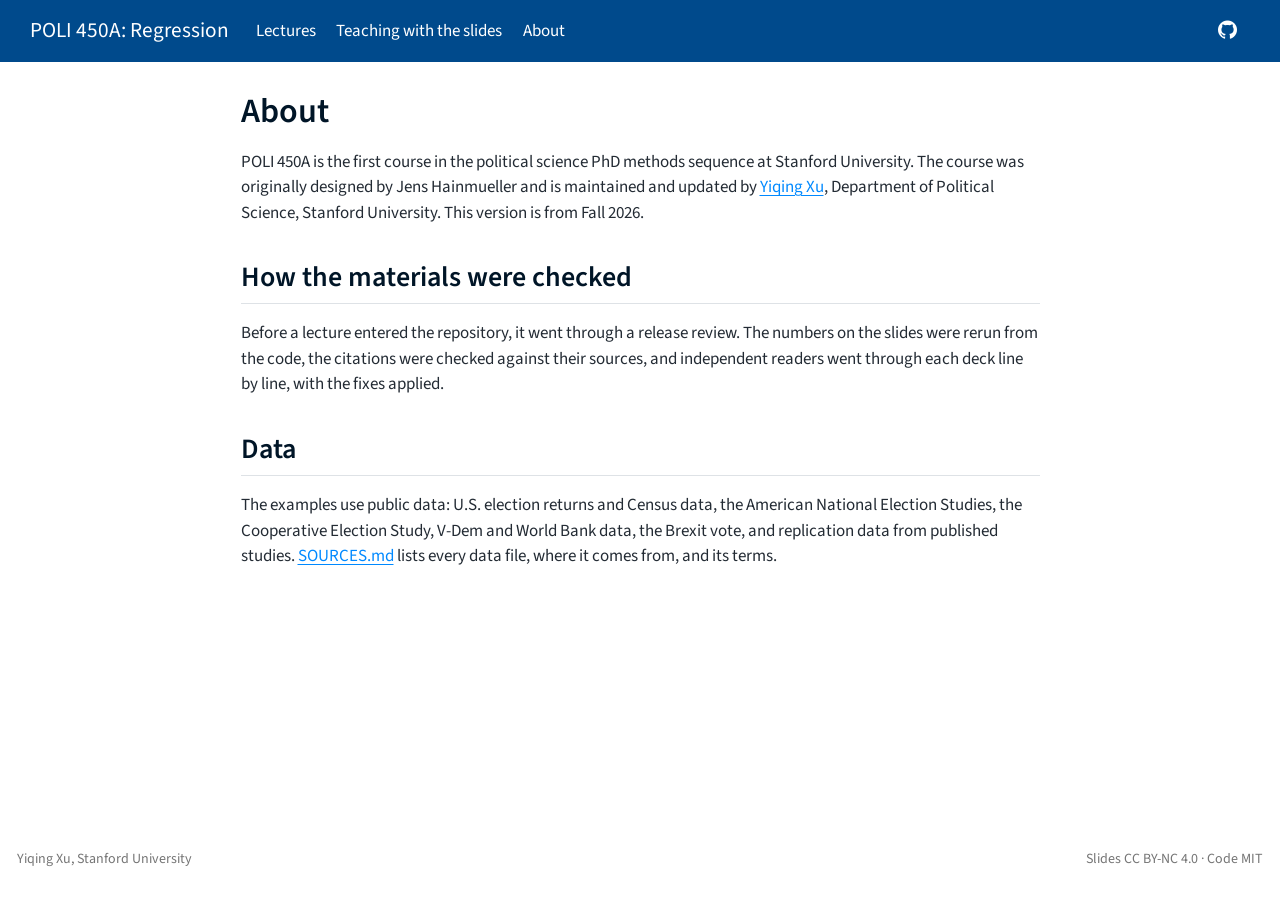
==== docs/about.html @ cab5aa76 "POLI 450A: Political Methodology I (Regression), Fall 2026 edition Lecture slides (Beamer sources an" ====
<!DOCTYPE html>
<html xmlns="http://www.w3.org/1999/xhtml" lang="en" xml:lang="en"><head>

<meta charset="utf-8">
<meta name="generator" content="quarto-1.9.38">

<meta name="viewport" content="width=device-width, initial-scale=1.0, user-scalable=yes">


<title>About – POLI 450A: Regression</title>
<style>
/* Default styles provided by pandoc.
** See https://pandoc.org/MANUAL.html#variables-for-html for config info.
*/
code{white-space: pre-wrap;}
span.smallcaps{font-variant: small-caps;}
div.columns{display: flex; gap: min(4vw, 1.5em);}
div.column{flex: auto; overflow-x: auto;}
div.hanging-indent{margin-left: 1.5em; text-indent: -1.5em;}
ul.task-list{list-style: none;}
ul.task-list li input[type="checkbox"] {
  width: 0.8em;
  margin: 0 0.8em 0.2em -1em; /* quarto-specific, see https://github.com/quarto-dev/quarto-cli/issues/4556 */ 
  vertical-align: middle;
}
</style>


<script src="site_libs/quarto-nav/quarto-nav.js"></script>
<script src="site_libs/quarto-nav/headroom.min.js"></script>
<script src="site_libs/clipboard/clipboard.min.js"></script>
<script src="site_libs/quarto-search/autocomplete.umd.js"></script>
<script src="site_libs/quarto-search/fuse.min.js"></script>
<script src="site_libs/quarto-search/quarto-search.js"></script>
<meta name="quarto:offset" content="./">
<script src="site_libs/quarto-html/quarto.js" type="module"></script>
<script src="site_libs/quarto-html/tabsets/tabsets.js" type="module"></script>
<script src="site_libs/quarto-html/popper.min.js"></script>
<script src="site_libs/quarto-html/tippy.umd.min.js"></script>
<script src="site_libs/quarto-html/anchor.min.js"></script>
<link href="site_libs/quarto-html/tippy.css" rel="stylesheet">
<link href="site_libs/quarto-html/quarto-syntax-highlighting-15634bcf2e68342d4ad2dfa704d543f6.css" rel="stylesheet" id="quarto-text-highlighting-styles">
<script src="site_libs/bootstrap/bootstrap.min.js"></script>
<link href="site_libs/bootstrap/bootstrap-icons.css" rel="stylesheet">
<link href="site_libs/bootstrap/bootstrap-9cb8375271a7f9cc1b230cc533d58a15.min.css" rel="stylesheet" append-hash="true" id="quarto-bootstrap" data-mode="light">
<script id="quarto-search-options" type="application/json">{
  "location": "navbar",
  "copy-button": false,
  "collapse-after": 3,
  "panel-placement": "end",
  "type": "overlay",
  "limit": 50,
  "keyboard-shortcut": [
    "f",
    "/",
    "s"
  ],
  "show-item-context": false,
  "language": {
    "search-no-results-text": "No results",
    "search-matching-documents-text": "matching documents",
    "search-copy-link-title": "Copy link to search",
    "search-hide-matches-text": "Hide additional matches",
    "search-more-match-text": "more match in this document",
    "search-more-matches-text": "more matches in this document",
    "search-clear-button-title": "Clear",
    "search-text-placeholder": "",
    "search-detached-cancel-button-title": "Cancel",
    "search-submit-button-title": "Submit",
    "search-label": "Search"
  }
}</script>


</head>

<body class="nav-fixed fullcontent quarto-light">

<div id="quarto-search-results"></div>
  <header id="quarto-header" class="headroom fixed-top">
    <nav class="navbar navbar-expand-lg " data-bs-theme="dark">
      <div class="navbar-container container-fluid">
      <div class="navbar-brand-container mx-auto">
    <a class="navbar-brand" href="./index.html">
    <span class="navbar-title">POLI 450A: Regression</span>
    </a>
  </div>
            <div id="quarto-search" class="" title="Search"></div>
          <button class="navbar-toggler" type="button" data-bs-toggle="collapse" data-bs-target="#navbarCollapse" aria-controls="navbarCollapse" role="menu" aria-expanded="false" aria-label="Toggle navigation" onclick="if (window.quartoToggleHeadroom) { window.quartoToggleHeadroom(); }">
  <span class="navbar-toggler-icon"></span>
</button>
          <div class="collapse navbar-collapse" id="navbarCollapse">
            <ul class="navbar-nav navbar-nav-scroll me-auto">
  <li class="nav-item">
    <a class="nav-link" href="./index.html"> 
<span class="menu-text">Lectures</span></a>
  </li>  
  <li class="nav-item">
    <a class="nav-link" href="./teaching.html"> 
<span class="menu-text">Teaching with the slides</span></a>
  </li>  
  <li class="nav-item">
    <a class="nav-link active" href="./about.html" aria-current="page"> 
<span class="menu-text">About</span></a>
  </li>  
</ul>
            <ul class="navbar-nav navbar-nav-scroll ms-auto">
  <li class="nav-item compact">
    <a class="nav-link" href="https://github.com/xuyiqing/regression-lectures"> <i class="bi bi-github" role="img" aria-label="GitHub repository">
</i> 
<span class="menu-text"></span></a>
  </li>  
</ul>
          </div> <!-- /navcollapse -->
            <div class="quarto-navbar-tools">
</div>
      </div> <!-- /container-fluid -->
    </nav>
</header>
<!-- content -->
<div id="quarto-content" class="quarto-container page-columns page-rows-contents page-layout-article page-navbar">
<!-- sidebar -->
<!-- margin-sidebar -->
    
<!-- main -->
<main class="content" id="quarto-document-content">

<header id="title-block-header" class="quarto-title-block default">
<div class="quarto-title">
<h1 class="title">About</h1>
</div>



<div class="quarto-title-meta">

    
  
    
  </div>
  


</header>


<p>POLI 450A is the first course in the political science PhD methods sequence at Stanford University. The course was originally designed by Jens Hainmueller and is maintained and updated by <a href="https://yiqingxu.org">Yiqing Xu</a>, Department of Political Science, Stanford University. This version is from Fall 2026.</p>
<section id="how-the-materials-were-checked" class="level2">
<h2 class="anchored" data-anchor-id="how-the-materials-were-checked">How the materials were checked</h2>
<p>Before a lecture entered the repository, it went through a release review. The numbers on the slides were rerun from the code, the citations were checked against their sources, and independent readers went through each deck line by line, with the fixes applied.</p>
</section>
<section id="data" class="level2">
<h2 class="anchored" data-anchor-id="data">Data</h2>
<p>The examples use public data: U.S. election returns and Census data, the American National Election Studies, the Cooperative Election Study, V-Dem and World Bank data, the Brexit vote, and replication data from published studies. <a href="https://github.com/xuyiqing/regression-lectures/blob/main/SOURCES.md">SOURCES.md</a> lists every data file, where it comes from, and its terms.</p>


</section>

</main> <!-- /main -->
<script id="quarto-html-after-body" type="application/javascript">
  window.document.addEventListener("DOMContentLoaded", function (event) {
    const icon = "";
    const anchorJS = new window.AnchorJS();
    anchorJS.options = {
      placement: 'right',
      icon: icon
    };
    anchorJS.add('.anchored');
    const isCodeAnnotation = (el) => {
      for (const clz of el.classList) {
        if (clz.startsWith('code-annotation-')) {                     
          return true;
        }
      }
      return false;
    }
    const onCopySuccess = function(e) {
      // button target
      const button = e.trigger;
      // don't keep focus
      button.blur();
      // flash "checked"
      button.classList.add('code-copy-button-checked');
      var currentTitle = button.getAttribute("title");
      button.setAttribute("title", "Copied!");
      let tooltip;
      if (window.bootstrap) {
        button.setAttribute("data-bs-toggle", "tooltip");
        button.setAttribute("data-bs-placement", "left");
        button.setAttribute("data-bs-title", "Copied!");
        tooltip = new bootstrap.Tooltip(button, 
          { trigger: "manual", 
            customClass: "code-copy-button-tooltip",
            offset: [0, -8]});
        tooltip.show();    
      }
      setTimeout(function() {
        if (tooltip) {
          tooltip.hide();
          button.removeAttribute("data-bs-title");
          button.removeAttribute("data-bs-toggle");
          button.removeAttribute("data-bs-placement");
        }
        button.setAttribute("title", currentTitle);
        button.classList.remove('code-copy-button-checked');
      }, 1000);
      // clear code selection
      e.clearSelection();
    }
    const getTextToCopy = function(trigger) {
      const outerScaffold = trigger.parentElement.cloneNode(true);
      const codeEl = outerScaffold.querySelector('code');
      for (const childEl of codeEl.children) {
        if (isCodeAnnotation(childEl)) {
          childEl.remove();
        }
      }
      return codeEl.innerText;
    }
    const clipboard = new window.ClipboardJS('.code-copy-button:not([data-in-quarto-modal])', {
      text: getTextToCopy
    });
    clipboard.on('success', onCopySuccess);
    if (window.document.getElementById('quarto-embedded-source-code-modal')) {
      const clipboardModal = new window.ClipboardJS('.code-copy-button[data-in-quarto-modal]', {
        text: getTextToCopy,
        container: window.document.getElementById('quarto-embedded-source-code-modal')
      });
      clipboardModal.on('success', onCopySuccess);
    }
      var localhostRegex = new RegExp(/^(?:http|https):\/\/localhost\:?[0-9]*\//);
      var mailtoRegex = new RegExp(/^mailto:/);
        var filterRegex = new RegExp("https:\/\/xuyiqing\.github\.io\/regression-lectures\/");
      var isInternal = (href) => {
          return filterRegex.test(href) || localhostRegex.test(href) || mailtoRegex.test(href);
      }
      // Inspect non-navigation links and adorn them if external
     var links = window.document.querySelectorAll('a[href]:not(.nav-link):not(.navbar-brand):not(.toc-action):not(.sidebar-link):not(.sidebar-item-toggle):not(.pagination-link):not(.no-external):not([aria-hidden]):not(.dropdown-item):not(.quarto-navigation-tool):not(.about-link)');
      for (var i=0; i<links.length; i++) {
        const link = links[i];
        if (!isInternal(link.href)) {
          // undo the damage that might have been done by quarto-nav.js in the case of
          // links that we want to consider external
          if (link.dataset.originalHref !== undefined) {
            link.href = link.dataset.originalHref;
          }
        }
      }
    function tippyHover(el, contentFn, onTriggerFn, onUntriggerFn) {
      const config = {
        allowHTML: true,
        maxWidth: 500,
        delay: 100,
        arrow: false,
        appendTo: function(el) {
            return el.parentElement;
        },
        interactive: true,
        interactiveBorder: 10,
        theme: 'quarto',
        placement: 'bottom-start',
      };
      if (contentFn) {
        config.content = contentFn;
      }
      if (onTriggerFn) {
        config.onTrigger = onTriggerFn;
      }
      if (onUntriggerFn) {
        config.onUntrigger = onUntriggerFn;
      }
      window.tippy(el, config); 
    }
    const noterefs = window.document.querySelectorAll('a[role="doc-noteref"]');
    for (var i=0; i<noterefs.length; i++) {
      const ref = noterefs[i];
      tippyHover(ref, function() {
        // use id or data attribute instead here
        let href = ref.getAttribute('data-footnote-href') || ref.getAttribute('href');
        try { href = new URL(href).hash; } catch {}
        const id = href.replace(/^#\/?/, "");
        const note = window.document.getElementById(id);
        if (note) {
          return note.innerHTML;
        } else {
          return "";
        }
      });
    }
    const xrefs = window.document.querySelectorAll('a.quarto-xref');
    const processXRef = (id, note) => {
      // Strip column container classes
      const stripColumnClz = (el) => {
        el.classList.remove("page-full", "page-columns");
        if (el.children) {
          for (const child of el.children) {
            stripColumnClz(child);
          }
        }
      }
      stripColumnClz(note)
      if (id === null || id.startsWith('sec-')) {
        // Special case sections, only their first couple elements
        const container = document.createElement("div");
        if (note.children && note.children.length > 2) {
          container.appendChild(note.children[0].cloneNode(true));
          for (let i = 1; i < note.children.length; i++) {
            const child = note.children[i];
            if (child.tagName === "P" && child.innerText === "") {
              continue;
            } else {
              container.appendChild(child.cloneNode(true));
              break;
            }
          }
          if (window.Quarto?.typesetMath) {
            window.Quarto.typesetMath(container);
          }
          return container.innerHTML
        } else {
          if (window.Quarto?.typesetMath) {
            window.Quarto.typesetMath(note);
          }
          return note.innerHTML;
        }
      } else {
        // Remove any anchor links if they are present
        const anchorLink = note.querySelector('a.anchorjs-link');
        if (anchorLink) {
          anchorLink.remove();
        }
        if (window.Quarto?.typesetMath) {
          window.Quarto.typesetMath(note);
        }
        if (note.classList.contains("callout")) {
          return note.outerHTML;
        } else {
          return note.innerHTML;
        }
      }
    }
    for (var i=0; i<xrefs.length; i++) {
      const xref = xrefs[i];
      tippyHover(xref, undefined, function(instance) {
        instance.disable();
        let url = xref.getAttribute('href');
        let hash = undefined; 
        if (url.startsWith('#')) {
          hash = url;
        } else {
          try { hash = new URL(url).hash; } catch {}
        }
        if (hash) {
          const id = hash.replace(/^#\/?/, "");
          const note = window.document.getElementById(id);
          if (note !== null) {
            try {
              const html = processXRef(id, note.cloneNode(true));
              instance.setContent(html);
            } finally {
              instance.enable();
              instance.show();
            }
          } else {
            // See if we can fetch this
            fetch(url.split('#')[0])
            .then(res => res.text())
            .then(html => {
              const parser = new DOMParser();
              const htmlDoc = parser.parseFromString(html, "text/html");
              const note = htmlDoc.getElementById(id);
              if (note !== null) {
                const html = processXRef(id, note);
                instance.setContent(html);
              } 
            }).finally(() => {
              instance.enable();
              instance.show();
            });
          }
        } else {
          // See if we can fetch a full url (with no hash to target)
          // This is a special case and we should probably do some content thinning / targeting
          fetch(url)
          .then(res => res.text())
          .then(html => {
            const parser = new DOMParser();
            const htmlDoc = parser.parseFromString(html, "text/html");
            const note = htmlDoc.querySelector('main.content');
            if (note !== null) {
              // This should only happen for chapter cross references
              // (since there is no id in the URL)
              // remove the first header
              if (note.children.length > 0 && note.children[0].tagName === "HEADER") {
                note.children[0].remove();
              }
              const html = processXRef(null, note);
              instance.setContent(html);
            } 
          }).finally(() => {
            instance.enable();
            instance.show();
          });
        }
      }, function(instance) {
      });
    }
        let selectedAnnoteEl;
        const selectorForAnnotation = ( cell, annotation) => {
          let cellAttr = 'data-code-cell="' + cell + '"';
          let lineAttr = 'data-code-annotation="' +  annotation + '"';
          const selector = 'span[' + cellAttr + '][' + lineAttr + ']';
          return selector;
        }
        const selectCodeLines = (annoteEl) => {
          const doc = window.document;
          const targetCell = annoteEl.getAttribute("data-target-cell");
          const targetAnnotation = annoteEl.getAttribute("data-target-annotation");
          const annoteSpan = window.document.querySelector(selectorForAnnotation(targetCell, targetAnnotation));
          const lines = annoteSpan.getAttribute("data-code-lines").split(",");
          const lineIds = lines.map((line) => {
            return targetCell + "-" + line;
          })
          let top = null;
          let height = null;
          let parent = null;
          if (lineIds.length > 0) {
              //compute the position of the single el (top and bottom and make a div)
              const el = window.document.getElementById(lineIds[0]);
              top = el.offsetTop;
              height = el.offsetHeight;
              parent = el.parentElement.parentElement;
            if (lineIds.length > 1) {
              const lastEl = window.document.getElementById(lineIds[lineIds.length - 1]);
              const bottom = lastEl.offsetTop + lastEl.offsetHeight;
              height = bottom - top;
            }
            if (top !== null && height !== null && parent !== null) {
              // cook up a div (if necessary) and position it 
              let div = window.document.getElementById("code-annotation-line-highlight");
              if (div === null) {
                div = window.document.createElement("div");
                div.setAttribute("id", "code-annotation-line-highlight");
                div.style.position = 'absolute';
                parent.appendChild(div);
              }
              div.style.top = top - 2 + "px";
              div.style.height = height + 4 + "px";
              div.style.left = 0;
              let gutterDiv = window.document.getElementById("code-annotation-line-highlight-gutter");
              if (gutterDiv === null) {
                gutterDiv = window.document.createElement("div");
                gutterDiv.setAttribute("id", "code-annotation-line-highlight-gutter");
                gutterDiv.style.position = 'absolute';
                const codeCell = window.document.getElementById(targetCell);
                const gutter = codeCell.querySelector('.code-annotation-gutter');
                gutter.appendChild(gutterDiv);
              }
              gutterDiv.style.top = top - 2 + "px";
              gutterDiv.style.height = height + 4 + "px";
            }
            selectedAnnoteEl = annoteEl;
          }
        };
        const unselectCodeLines = () => {
          const elementsIds = ["code-annotation-line-highlight", "code-annotation-line-highlight-gutter"];
          elementsIds.forEach((elId) => {
            const div = window.document.getElementById(elId);
            if (div) {
              div.remove();
            }
          });
          selectedAnnoteEl = undefined;
        };
          // Handle positioning of the toggle
      window.addEventListener(
        "resize",
        throttle(() => {
          elRect = undefined;
          if (selectedAnnoteEl) {
            selectCodeLines(selectedAnnoteEl);
          }
        }, 10)
      );
      function throttle(fn, ms) {
      let throttle = false;
      let timer;
        return (...args) => {
          if(!throttle) { // first call gets through
              fn.apply(this, args);
              throttle = true;
          } else { // all the others get throttled
              if(timer) clearTimeout(timer); // cancel #2
              timer = setTimeout(() => {
                fn.apply(this, args);
                timer = throttle = false;
              }, ms);
          }
        };
      }
        // Attach click handler to the DT
        const annoteDls = window.document.querySelectorAll('dt[data-target-cell]');
        for (const annoteDlNode of annoteDls) {
          annoteDlNode.addEventListener('click', (event) => {
            const clickedEl = event.target;
            if (clickedEl !== selectedAnnoteEl) {
              unselectCodeLines();
              const activeEl = window.document.querySelector('dt[data-target-cell].code-annotation-active');
              if (activeEl) {
                activeEl.classList.remove('code-annotation-active');
              }
              selectCodeLines(clickedEl);
              clickedEl.classList.add('code-annotation-active');
            } else {
              // Unselect the line
              unselectCodeLines();
              clickedEl.classList.remove('code-annotation-active');
            }
          });
        }
    const findCites = (el) => {
      const parentEl = el.parentElement;
      if (parentEl) {
        const cites = parentEl.dataset.cites;
        if (cites) {
          return {
            el,
            cites: cites.split(' ')
          };
        } else {
          return findCites(el.parentElement)
        }
      } else {
        return undefined;
      }
    };
    var bibliorefs = window.document.querySelectorAll('a[role="doc-biblioref"]');
    for (var i=0; i<bibliorefs.length; i++) {
      const ref = bibliorefs[i];
      const citeInfo = findCites(ref);
      if (citeInfo) {
        tippyHover(citeInfo.el, function() {
          var popup = window.document.createElement('div');
          citeInfo.cites.forEach(function(cite) {
            var citeDiv = window.document.createElement('div');
            citeDiv.classList.add('hanging-indent');
            citeDiv.classList.add('csl-entry');
            var biblioDiv = window.document.getElementById('ref-' + cite);
            if (biblioDiv) {
              citeDiv.innerHTML = biblioDiv.innerHTML;
            }
            popup.appendChild(citeDiv);
          });
          return popup.innerHTML;
        });
      }
    }
  });
  </script>
</div> <!-- /content -->
<footer class="footer">
  <div class="nav-footer">
    <div class="nav-footer-left">
<p>Yiqing Xu, Stanford University</p>
</div>   
    <div class="nav-footer-center">
      &nbsp;
    </div>
    <div class="nav-footer-right">
<p>Slides CC BY-NC 4.0 · Code MIT</p>
</div>
  </div>
</footer>




</body></html>
---- docs/site_libs/quarto-html/tippy.css ----
.tippy-box[data-animation=fade][data-state=hidden]{opacity:0}[data-tippy-root]{max-width:calc(100vw - 10px)}.tippy-box{position:relative;background-color:#333;color:#fff;border-radius:4px;font-size:14px;line-height:1.4;white-space:normal;outline:0;transition-property:transform,visibility,opacity}.tippy-box[data-placement^=top]>.tippy-arrow{bottom:0}.tippy-box[data-placement^=top]>.tippy-arrow:before{bottom:-7px;left:0;border-width:8px 8px 0;border-top-color:initial;transform-origin:center top}.tippy-box[data-placement^=bottom]>.tippy-arrow{top:0}.tippy-box[data-placement^=bottom]>.tippy-arrow:before{top:-7px;left:0;border-width:0 8px 8px;border-bottom-color:initial;transform-origin:center bottom}.tippy-box[data-placement^=left]>.tippy-arrow{right:0}.tippy-box[data-placement^=left]>.tippy-arrow:before{border-width:8px 0 8px 8px;border-left-color:initial;right:-7px;transform-origin:center left}.tippy-box[data-placement^=right]>.tippy-arrow{left:0}.tippy-box[data-placement^=right]>.tippy-arrow:before{left:-7px;border-width:8px 8px 8px 0;border-right-color:initial;transform-origin:center right}.tippy-box[data-inertia][data-state=visible]{transition-timing-function:cubic-bezier(.54,1.5,.38,1.11)}.tippy-arrow{width:16px;height:16px;color:#333}.tippy-arrow:before{content:"";position:absolute;border-color:transparent;border-style:solid}.tippy-content{position:relative;padding:5px 9px;z-index:1}
---- docs/site_libs/quarto-html/quarto-syntax-highlighting-15634bcf2e68342d4ad2dfa704d543f6.css ----
/* quarto syntax highlight colors */
:root {
  --quarto-hl-ot-color: #003B4F;
  --quarto-hl-at-color: #657422;
  --quarto-hl-ss-color: #20794D;
  --quarto-hl-an-color: #5E5E5E;
  --quarto-hl-fu-color: #4758AB;
  --quarto-hl-st-color: #20794D;
  --quarto-hl-cf-color: #003B4F;
  --quarto-hl-op-color: #5E5E5E;
  --quarto-hl-er-color: #AD0000;
  --quarto-hl-bn-color: #AD0000;
  --quarto-hl-al-color: #AD0000;
  --quarto-hl-va-color: #111111;
  --quarto-hl-bu-color: inherit;
  --quarto-hl-ex-color: inherit;
  --quarto-hl-pp-color: #AD0000;
  --quarto-hl-in-color: #5E5E5E;
  --quarto-hl-vs-color: #20794D;
  --quarto-hl-wa-color: #5E5E5E;
  --quarto-hl-do-color: #5E5E5E;
  --quarto-hl-im-color: #00769E;
  --quarto-hl-ch-color: #20794D;
  --quarto-hl-dt-color: #AD0000;
  --quarto-hl-fl-color: #AD0000;
  --quarto-hl-co-color: #5E5E5E;
  --quarto-hl-cv-color: #5E5E5E;
  --quarto-hl-cn-color: #8f5902;
  --quarto-hl-sc-color: #5E5E5E;
  --quarto-hl-dv-color: #AD0000;
  --quarto-hl-kw-color: #003B4F;
}

/* other quarto variables */
:root {
  --quarto-font-monospace: SFMono-Regular, Menlo, Monaco, Consolas, "Liberation Mono", "Courier New", monospace;
}

/* syntax highlight based on Pandoc's rules */
pre > code.sourceCode > span {
  color: #003B4F;
}

code.sourceCode > span {
  color: #003B4F;
}

div.sourceCode,
div.sourceCode pre.sourceCode {
  color: #003B4F;
}

/* Normal */
code span {
  color: #003B4F;
}

/* Alert */
code span.al {
  color: #AD0000;
  font-style: inherit;
}

/* Annotation */
code span.an {
  color: #5E5E5E;
  font-style: inherit;
}

/* Attribute */
code span.at {
  color: #657422;
  font-style: inherit;
}

/* BaseN */
code span.bn {
  color: #AD0000;
  font-style: inherit;
}

/* BuiltIn */
code span.bu {
  font-style: inherit;
}

/* ControlFlow */
code span.cf {
  color: #003B4F;
  font-weight: bold;
  font-style: inherit;
}

/* Char */
code span.ch {
  color: #20794D;
  font-style: inherit;
}

/* Constant */
code span.cn {
  color: #8f5902;
  font-style: inherit;
}

/* Comment */
code span.co {
  color: #5E5E5E;
  font-style: inherit;
}

/* CommentVar */
code span.cv {
  color: #5E5E5E;
  font-style: italic;
}

/* Documentation */
code span.do {
  color: #5E5E5E;
  font-style: italic;
}

/* DataType */
code span.dt {
  color: #AD0000;
  font-style: inherit;
}

/* DecVal */
code span.dv {
  color: #AD0000;
  font-style: inherit;
}

/* Error */
code span.er {
  color: #AD0000;
  font-style: inherit;
}

/* Extension */
code span.ex {
  font-style: inherit;
}

/* Float */
code span.fl {
  color: #AD0000;
  font-style: inherit;
}

/* Function */
code span.fu {
  color: #4758AB;
  font-style: inherit;
}

/* Import */
code span.im {
  color: #00769E;
  font-style: inherit;
}

/* Information */
code span.in {
  color: #5E5E5E;
  font-style: inherit;
}

/* Keyword */
code span.kw {
  color: #003B4F;
  font-weight: bold;
  font-style: inherit;
}

/* Operator */
code span.op {
  color: #5E5E5E;
  font-style: inherit;
}

/* Other */
code span.ot {
  color: #003B4F;
  font-style: inherit;
}

/* Preprocessor */
code span.pp {
  color: #AD0000;
  font-style: inherit;
}

/* SpecialChar */
code span.sc {
  color: #5E5E5E;
  font-style: inherit;
}

/* SpecialString */
code span.ss {
  color: #20794D;
  font-style: inherit;
}

/* String */
code span.st {
  color: #20794D;
  font-style: inherit;
}

/* Variable */
code span.va {
  color: #111111;
  font-style: inherit;
}

/* VerbatimString */
code span.vs {
  color: #20794D;
  font-style: inherit;
}

/* Warning */
code span.wa {
  color: #5E5E5E;
  font-style: italic;
}

.prevent-inlining {
  content: "</";
}

/*# sourceMappingURL=f23921c56f73e400b49028c9186a1aa0.css.map */
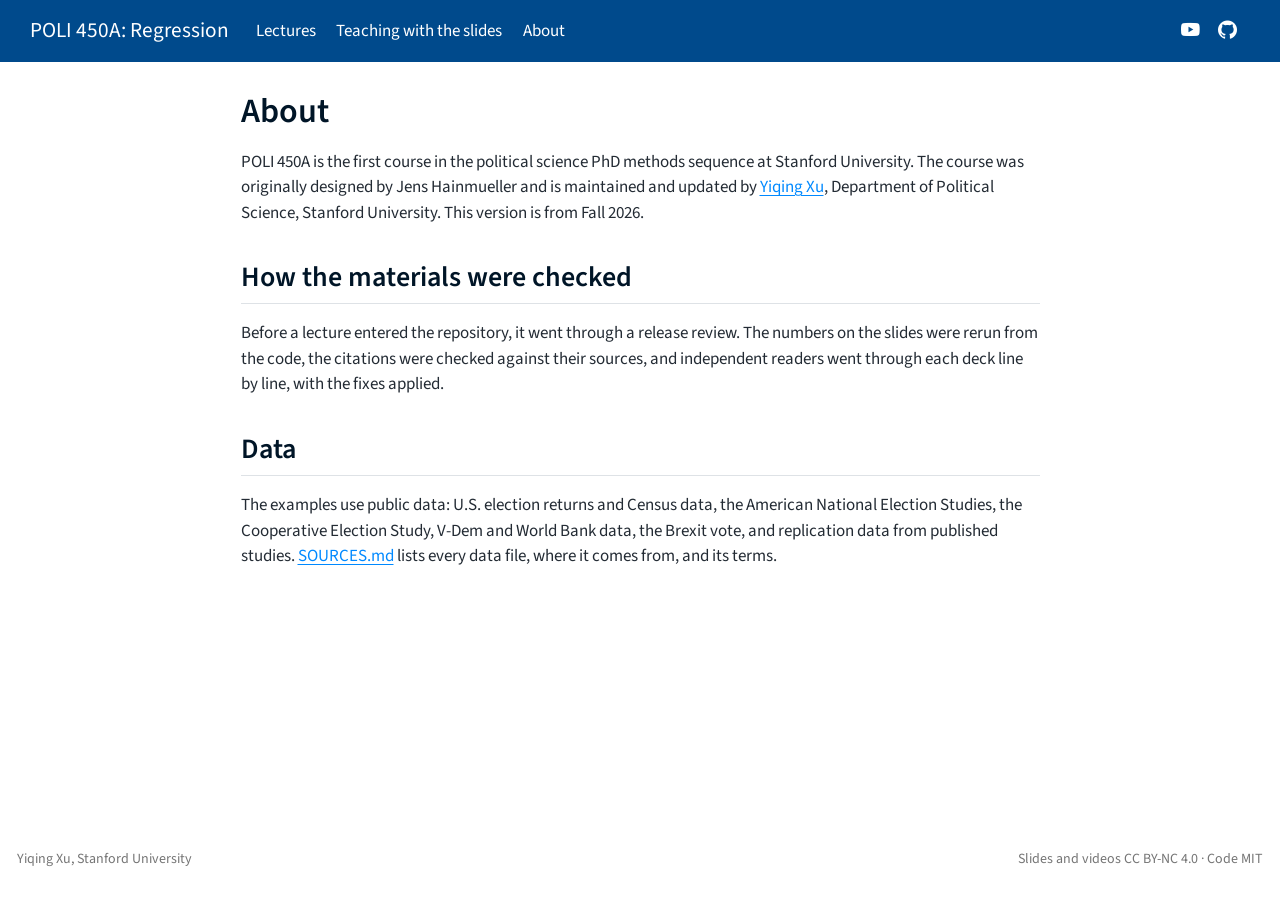
==== commit f6f1ae3f: "Videos on YouTube: links in the README and on the course site Video column with each lecture's link " ====
--- a/docs/about.html
+++ b/docs/about.html
@@ -106,6 +106,11 @@
 </ul>
             <ul class="navbar-nav navbar-nav-scroll ms-auto">
   <li class="nav-item compact">
+    <a class="nav-link" href="https://www.youtube.com/playlist?list=PLbHvZ-k41x9s"> <i class="bi bi-youtube" role="img" aria-label="YouTube playlist">
+</i> 
+<span class="menu-text"></span></a>
+  </li>  
+  <li class="nav-item compact">
     <a class="nav-link" href="https://github.com/xuyiqing/regression-lectures"> <i class="bi bi-github" role="img" aria-label="GitHub repository">
 </i> 
 <span class="menu-text"></span></a>
@@ -567,7 +572,7 @@
       &nbsp;
     </div>
     <div class="nav-footer-right">
-<p>Slides CC BY-NC 4.0 · Code MIT</p>
+<p>Slides and videos CC BY-NC 4.0 · Code MIT</p>
 </div>
   </div>
 </footer>
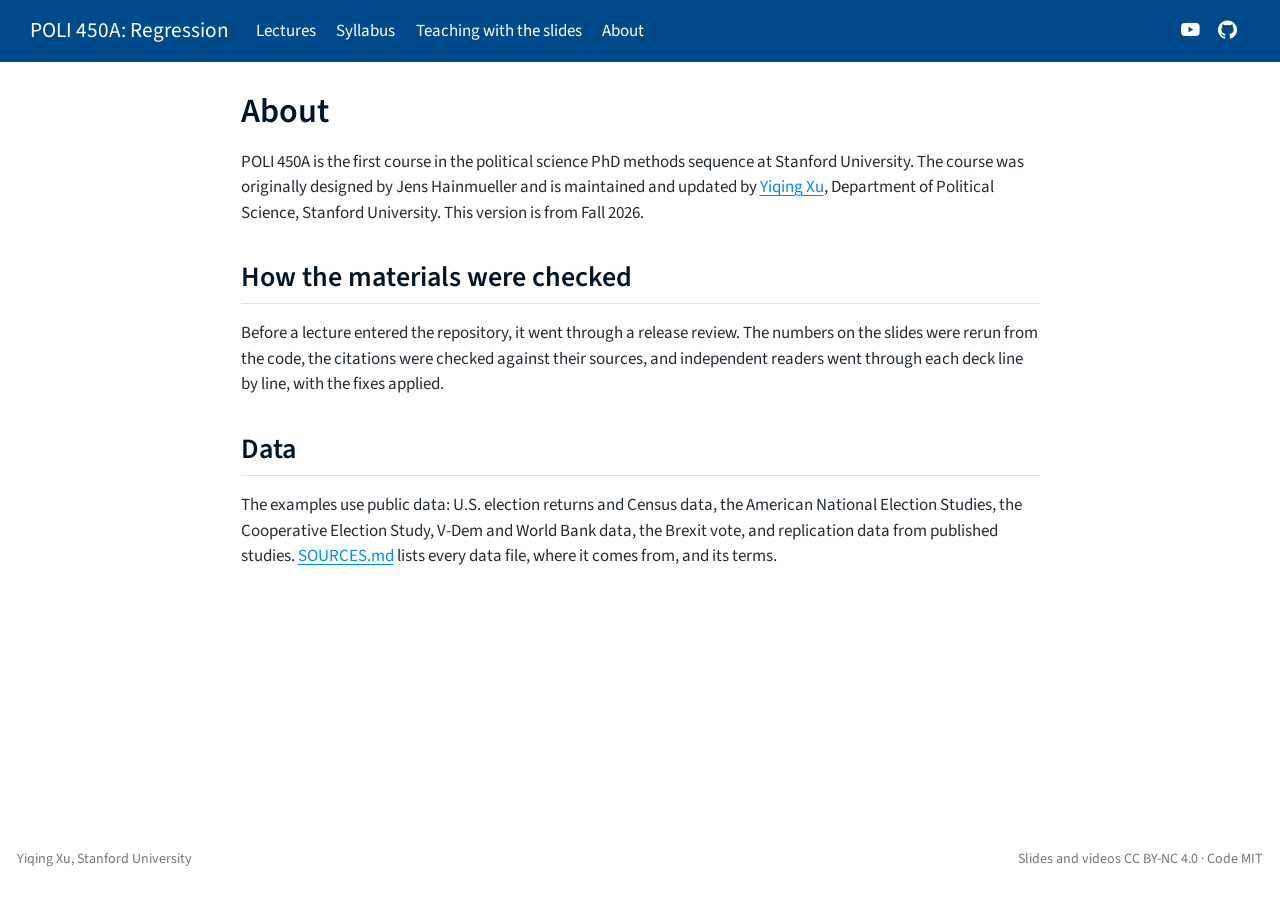
==== commit ae21be57: "Syllabus: public version (topics, readings, course policies), linked from README and site Built from" ====
--- a/docs/about.html
+++ b/docs/about.html
@@ -96,6 +96,10 @@
 <span class="menu-text">Lectures</span></a>
   </li>  
   <li class="nav-item">
+    <a class="nav-link" href="./pdf/syllabus.pdf"> 
+<span class="menu-text">Syllabus</span></a>
+  </li>  
+  <li class="nav-item">
     <a class="nav-link" href="./teaching.html"> 
 <span class="menu-text">Teaching with the slides</span></a>
   </li>  
@@ -162,6 +166,18 @@
 </section>
 
 </main> <!-- /main -->
+<script>
+// Every link in the page body opens in a new tab (Yiqing, 2026-10-17), and so do the navbar's
+// links to other sites (YouTube, GitHub) and to PDFs (the syllabus); the navbar's own pages open in the same tab.
+function newTab(a) { a.target = '_blank'; a.rel = 'noopener'; }
+document.querySelectorAll('main a[href]').forEach(function (a) {
+  var h = a.getAttribute('href');
+  if (h && h.charAt(0) !== '#') newTab(a);
+});
+document.querySelectorAll('.navbar a[href]').forEach(function (a) {
+  if ((a.host && a.host !== location.host) || /\.pdf$/i.test(a.pathname)) newTab(a);
+});
+</script>
 <script id="quarto-html-after-body" type="application/javascript">
   window.document.addEventListener("DOMContentLoaded", function (event) {
     const icon = "";
@@ -249,6 +265,11 @@
           if (link.dataset.originalHref !== undefined) {
             link.href = link.dataset.originalHref;
           }
+            // target, if specified
+            link.setAttribute("target", "_blank");
+            if (link.getAttribute("rel") === null) {
+              link.setAttribute("rel", "noopener");
+            }
         }
       }
     function tippyHover(el, contentFn, onTriggerFn, onUntriggerFn) {
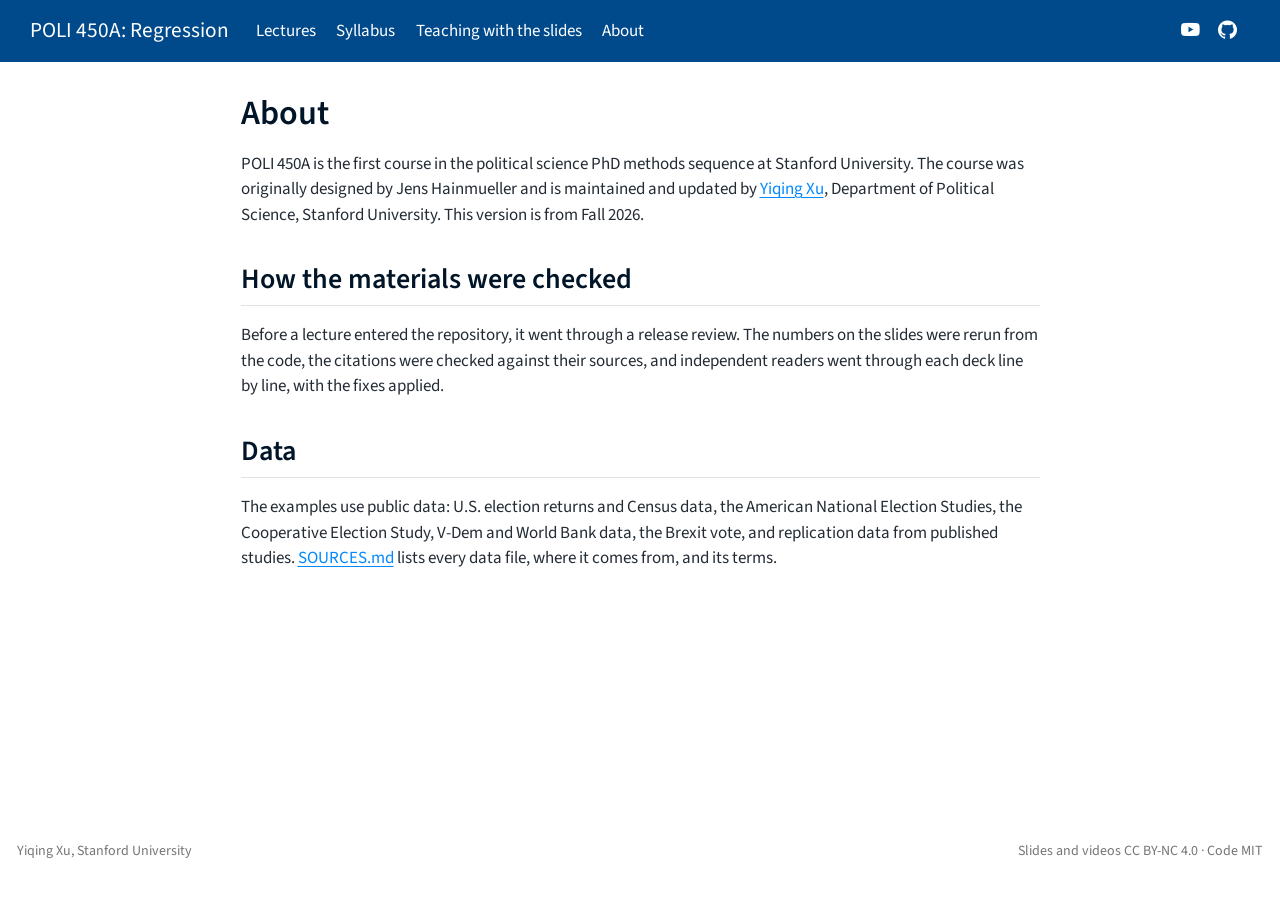
==== commit a5ad5d95: "Handouts: midterm review, OLS estimators, interpreting coefficients, quadratic form Four handouts in" ====
--- a/docs/about.html
+++ b/docs/about.html
@@ -2,7 +2,7 @@
 <html xmlns="http://www.w3.org/1999/xhtml" lang="en" xml:lang="en"><head>
 
 <meta charset="utf-8">
-<meta name="generator" content="quarto-1.9.38">
+<meta name="generator" content="quarto-1.10.18">
 
 <meta name="viewport" content="width=device-width, initial-scale=1.0, user-scalable=yes">
 
@@ -12,10 +12,13 @@
 /* Default styles provided by pandoc.
 ** See https://pandoc.org/MANUAL.html#variables-for-html for config info.
 */
-code{white-space: pre-wrap;}
 span.smallcaps{font-variant: small-caps;}
-div.columns{display: flex; gap: min(4vw, 1.5em);}
-div.column{flex: auto; overflow-x: auto;}
+div.columns{display: flex; gap: 1.5em;}
+div.column{flex: auto;}
+@media screen {
+div.columns{gap: min(4vw, 1.5em);}
+div.column{overflow-x: auto;}
+}
 div.hanging-indent{margin-left: 1.5em; text-indent: -1.5em;}
 ul.task-list{list-style: none;}
 ul.task-list li input[type="checkbox"] {
@@ -39,10 +42,10 @@
 <script src="site_libs/quarto-html/tippy.umd.min.js"></script>
 <script src="site_libs/quarto-html/anchor.min.js"></script>
 <link href="site_libs/quarto-html/tippy.css" rel="stylesheet">
-<link href="site_libs/quarto-html/quarto-syntax-highlighting-15634bcf2e68342d4ad2dfa704d543f6.css" rel="stylesheet" id="quarto-text-highlighting-styles">
+<link href="site_libs/quarto-html/quarto-syntax-highlighting-64a204ab8560d761af7679ceaba22944.css" rel="stylesheet" id="quarto-text-highlighting-styles">
 <script src="site_libs/bootstrap/bootstrap.min.js"></script>
 <link href="site_libs/bootstrap/bootstrap-icons.css" rel="stylesheet">
-<link href="site_libs/bootstrap/bootstrap-9cb8375271a7f9cc1b230cc533d58a15.min.css" rel="stylesheet" append-hash="true" id="quarto-bootstrap" data-mode="light">
+<link href="site_libs/bootstrap/bootstrap-eda9cb8c80844f4293e48ba423f43251.min.css" rel="stylesheet" append-hash="true" id="quarto-bootstrap" data-mode="light">
 <script id="quarto-search-options" type="application/json">{
   "location": "navbar",
   "copy-button": false,
--- a/docs/site_libs/quarto-html/quarto-syntax-highlighting-64a204ab8560d761af7679ceaba22944.css
+++ b/docs/site_libs/quarto-html/quarto-syntax-highlighting-64a204ab8560d761af7679ceaba22944.css
@@ -0,0 +1,236 @@
+/* quarto syntax highlight colors */
+:root {
+  --quarto-hl-ot-color: #003B4F;
+  --quarto-hl-at-color: #657422;
+  --quarto-hl-ss-color: #20794D;
+  --quarto-hl-an-color: #5E5E5E;
+  --quarto-hl-fu-color: #4758AB;
+  --quarto-hl-st-color: #20794D;
+  --quarto-hl-cf-color: #003B4F;
+  --quarto-hl-op-color: #5E5E5E;
+  --quarto-hl-er-color: #AD0000;
+  --quarto-hl-bn-color: #AD0000;
+  --quarto-hl-al-color: #AD0000;
+  --quarto-hl-va-color: #111111;
+  --quarto-hl-bu-color: inherit;
+  --quarto-hl-ex-color: inherit;
+  --quarto-hl-pp-color: #AD0000;
+  --quarto-hl-in-color: #5E5E5E;
+  --quarto-hl-vs-color: #20794D;
+  --quarto-hl-wa-color: #5E5E5E;
+  --quarto-hl-do-color: #5E5E5E;
+  --quarto-hl-im-color: #00769E;
+  --quarto-hl-ch-color: #20794D;
+  --quarto-hl-dt-color: #AD0000;
+  --quarto-hl-fl-color: #AD0000;
+  --quarto-hl-co-color: #5E5E5E;
+  --quarto-hl-cv-color: #5E5E5E;
+  --quarto-hl-cn-color: #8f5902;
+  --quarto-hl-sc-color: #5E5E5E;
+  --quarto-hl-dv-color: #AD0000;
+  --quarto-hl-kw-color: #003B4F;
+}
+
+/* other quarto variables */
+:root {
+  --quarto-font-monospace: SFMono-Regular, Menlo, Monaco, Consolas, "Liberation Mono", "Courier New", monospace;
+}
+
+/* syntax highlight based on Pandoc's rules */
+pre > code.sourceCode > span {
+  color: #003B4F;
+}
+
+code.sourceCode > span {
+  color: #003B4F;
+}
+
+div.sourceCode,
+div.sourceCode pre.sourceCode {
+  color: #003B4F;
+}
+
+/* Normal */
+code span {
+  color: #003B4F;
+}
+
+/* Alert */
+code span.al {
+  color: #AD0000;
+  font-style: inherit;
+}
+
+/* Annotation */
+code span.an {
+  color: #5E5E5E;
+  font-style: inherit;
+}
+
+/* Attribute */
+code span.at {
+  color: #657422;
+  font-style: inherit;
+}
+
+/* BaseN */
+code span.bn {
+  color: #AD0000;
+  font-style: inherit;
+}
+
+/* BuiltIn */
+code span.bu {
+  font-style: inherit;
+}
+
+/* ControlFlow */
+code span.cf {
+  color: #003B4F;
+  font-weight: bold;
+  font-style: inherit;
+}
+
+/* Char */
+code span.ch {
+  color: #20794D;
+  font-style: inherit;
+}
+
+/* Constant */
+code span.cn {
+  color: #8f5902;
+  font-style: inherit;
+}
+
+/* Comment */
+code span.co {
+  color: #5E5E5E;
+  font-style: inherit;
+}
+
+/* CommentVar */
+code span.cv {
+  color: #5E5E5E;
+  font-style: italic;
+}
+
+/* Documentation */
+code span.do {
+  color: #5E5E5E;
+  font-style: italic;
+}
+
+/* DataType */
+code span.dt {
+  color: #AD0000;
+  font-style: inherit;
+}
+
+/* DecVal */
+code span.dv {
+  color: #AD0000;
+  font-style: inherit;
+}
+
+/* Error */
+code span.er {
+  color: #AD0000;
+  font-style: inherit;
+}
+
+/* Extension */
+code span.ex {
+  font-style: inherit;
+}
+
+/* Float */
+code span.fl {
+  color: #AD0000;
+  font-style: inherit;
+}
+
+/* Function */
+code span.fu {
+  color: #4758AB;
+  font-style: inherit;
+}
+
+/* Import */
+code span.im {
+  color: #00769E;
+  font-style: inherit;
+}
+
+/* Information */
+code span.in {
+  color: #5E5E5E;
+  font-style: inherit;
+}
+
+/* Keyword */
+code span.kw {
+  color: #003B4F;
+  font-weight: bold;
+  font-style: inherit;
+}
+
+/* Operator */
+code span.op {
+  color: #5E5E5E;
+  font-style: inherit;
+}
+
+/* Other */
+code span.ot {
+  color: #003B4F;
+  font-style: inherit;
+}
+
+/* Preprocessor */
+code span.pp {
+  color: #AD0000;
+  font-style: inherit;
+}
+
+/* SpecialChar */
+code span.sc {
+  color: #5E5E5E;
+  font-style: inherit;
+}
+
+/* SpecialString */
+code span.ss {
+  color: #20794D;
+  font-style: inherit;
+}
+
+/* String */
+code span.st {
+  color: #20794D;
+  font-style: inherit;
+}
+
+/* Variable */
+code span.va {
+  color: #111111;
+  font-style: inherit;
+}
+
+/* VerbatimString */
+code span.vs {
+  color: #20794D;
+  font-style: inherit;
+}
+
+/* Warning */
+code span.wa {
+  color: #5E5E5E;
+  font-style: italic;
+}
+
+.prevent-inlining {
+  content: "</";
+}
+
+/*# sourceMappingURL=9d8d5bb603a83b8298b89080a598c93b.css.map */
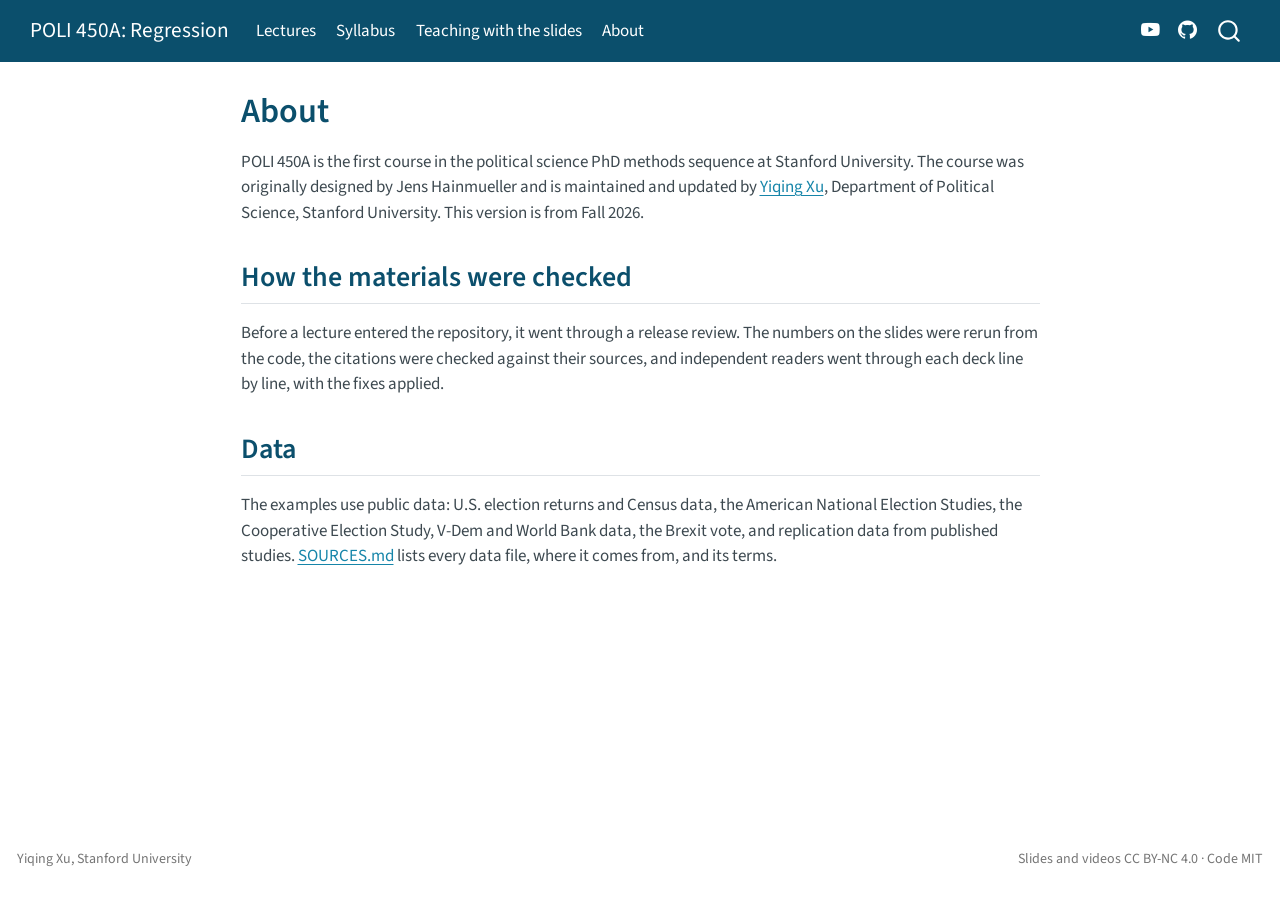
==== commit 67c660a5: "Site colors: stone blue, matching the redesigned yiqingxu.org Links and accents #1685a9; headings an" ====
--- a/docs/about.html
+++ b/docs/about.html
@@ -2,23 +2,17 @@
 <html xmlns="http://www.w3.org/1999/xhtml" lang="en" xml:lang="en"><head>
 
 <meta charset="utf-8">
-<meta name="generator" content="quarto-1.10.18">
+<meta name="generator" content="quarto-1.8.27">
 
 <meta name="viewport" content="width=device-width, initial-scale=1.0, user-scalable=yes">
 
 
 <title>About – POLI 450A: Regression</title>
 <style>
-/* Default styles provided by pandoc.
-** See https://pandoc.org/MANUAL.html#variables-for-html for config info.
-*/
+code{white-space: pre-wrap;}
 span.smallcaps{font-variant: small-caps;}
-div.columns{display: flex; gap: 1.5em;}
-div.column{flex: auto;}
-@media screen {
-div.columns{gap: min(4vw, 1.5em);}
-div.column{overflow-x: auto;}
-}
+div.columns{display: flex; gap: min(4vw, 1.5em);}
+div.column{flex: auto; overflow-x: auto;}
 div.hanging-indent{margin-left: 1.5em; text-indent: -1.5em;}
 ul.task-list{list-style: none;}
 ul.task-list li input[type="checkbox"] {
@@ -38,14 +32,15 @@
 <meta name="quarto:offset" content="./">
 <script src="site_libs/quarto-html/quarto.js" type="module"></script>
 <script src="site_libs/quarto-html/tabsets/tabsets.js" type="module"></script>
+<script src="site_libs/quarto-html/axe/axe-check.js" type="module"></script>
 <script src="site_libs/quarto-html/popper.min.js"></script>
 <script src="site_libs/quarto-html/tippy.umd.min.js"></script>
 <script src="site_libs/quarto-html/anchor.min.js"></script>
 <link href="site_libs/quarto-html/tippy.css" rel="stylesheet">
-<link href="site_libs/quarto-html/quarto-syntax-highlighting-64a204ab8560d761af7679ceaba22944.css" rel="stylesheet" id="quarto-text-highlighting-styles">
+<link href="site_libs/quarto-html/quarto-syntax-highlighting-ed96de9b727972fe78a7b5d16c58bf87.css" rel="stylesheet" id="quarto-text-highlighting-styles">
 <script src="site_libs/bootstrap/bootstrap.min.js"></script>
 <link href="site_libs/bootstrap/bootstrap-icons.css" rel="stylesheet">
-<link href="site_libs/bootstrap/bootstrap-eda9cb8c80844f4293e48ba423f43251.min.css" rel="stylesheet" append-hash="true" id="quarto-bootstrap" data-mode="light">
+<link href="site_libs/bootstrap/bootstrap-851721a1c7801c9b8cac1c885a5fff2c.min.css" rel="stylesheet" append-hash="true" id="quarto-bootstrap" data-mode="light">
 <script id="quarto-search-options" type="application/json">{
   "location": "navbar",
   "copy-button": false,
--- a/docs/site_libs/quarto-html/quarto-syntax-highlighting-ed96de9b727972fe78a7b5d16c58bf87.css
+++ b/docs/site_libs/quarto-html/quarto-syntax-highlighting-ed96de9b727972fe78a7b5d16c58bf87.css
@@ -0,0 +1,236 @@
+/* quarto syntax highlight colors */
+:root {
+  --quarto-hl-ot-color: #003B4F;
+  --quarto-hl-at-color: #657422;
+  --quarto-hl-ss-color: #20794D;
+  --quarto-hl-an-color: #5E5E5E;
+  --quarto-hl-fu-color: #4758AB;
+  --quarto-hl-st-color: #20794D;
+  --quarto-hl-cf-color: #003B4F;
+  --quarto-hl-op-color: #5E5E5E;
+  --quarto-hl-er-color: #AD0000;
+  --quarto-hl-bn-color: #AD0000;
+  --quarto-hl-al-color: #AD0000;
+  --quarto-hl-va-color: #111111;
+  --quarto-hl-bu-color: inherit;
+  --quarto-hl-ex-color: inherit;
+  --quarto-hl-pp-color: #AD0000;
+  --quarto-hl-in-color: #5E5E5E;
+  --quarto-hl-vs-color: #20794D;
+  --quarto-hl-wa-color: #5E5E5E;
+  --quarto-hl-do-color: #5E5E5E;
+  --quarto-hl-im-color: #00769E;
+  --quarto-hl-ch-color: #20794D;
+  --quarto-hl-dt-color: #AD0000;
+  --quarto-hl-fl-color: #AD0000;
+  --quarto-hl-co-color: #5E5E5E;
+  --quarto-hl-cv-color: #5E5E5E;
+  --quarto-hl-cn-color: #8f5902;
+  --quarto-hl-sc-color: #5E5E5E;
+  --quarto-hl-dv-color: #AD0000;
+  --quarto-hl-kw-color: #003B4F;
+}
+
+/* other quarto variables */
+:root {
+  --quarto-font-monospace: SFMono-Regular, Menlo, Monaco, Consolas, "Liberation Mono", "Courier New", monospace;
+}
+
+/* syntax highlight based on Pandoc's rules */
+pre > code.sourceCode > span {
+  color: #003B4F;
+}
+
+code.sourceCode > span {
+  color: #003B4F;
+}
+
+div.sourceCode,
+div.sourceCode pre.sourceCode {
+  color: #003B4F;
+}
+
+/* Normal */
+code span {
+  color: #003B4F;
+}
+
+/* Alert */
+code span.al {
+  color: #AD0000;
+  font-style: inherit;
+}
+
+/* Annotation */
+code span.an {
+  color: #5E5E5E;
+  font-style: inherit;
+}
+
+/* Attribute */
+code span.at {
+  color: #657422;
+  font-style: inherit;
+}
+
+/* BaseN */
+code span.bn {
+  color: #AD0000;
+  font-style: inherit;
+}
+
+/* BuiltIn */
+code span.bu {
+  font-style: inherit;
+}
+
+/* ControlFlow */
+code span.cf {
+  color: #003B4F;
+  font-weight: bold;
+  font-style: inherit;
+}
+
+/* Char */
+code span.ch {
+  color: #20794D;
+  font-style: inherit;
+}
+
+/* Constant */
+code span.cn {
+  color: #8f5902;
+  font-style: inherit;
+}
+
+/* Comment */
+code span.co {
+  color: #5E5E5E;
+  font-style: inherit;
+}
+
+/* CommentVar */
+code span.cv {
+  color: #5E5E5E;
+  font-style: italic;
+}
+
+/* Documentation */
+code span.do {
+  color: #5E5E5E;
+  font-style: italic;
+}
+
+/* DataType */
+code span.dt {
+  color: #AD0000;
+  font-style: inherit;
+}
+
+/* DecVal */
+code span.dv {
+  color: #AD0000;
+  font-style: inherit;
+}
+
+/* Error */
+code span.er {
+  color: #AD0000;
+  font-style: inherit;
+}
+
+/* Extension */
+code span.ex {
+  font-style: inherit;
+}
+
+/* Float */
+code span.fl {
+  color: #AD0000;
+  font-style: inherit;
+}
+
+/* Function */
+code span.fu {
+  color: #4758AB;
+  font-style: inherit;
+}
+
+/* Import */
+code span.im {
+  color: #00769E;
+  font-style: inherit;
+}
+
+/* Information */
+code span.in {
+  color: #5E5E5E;
+  font-style: inherit;
+}
+
+/* Keyword */
+code span.kw {
+  color: #003B4F;
+  font-weight: bold;
+  font-style: inherit;
+}
+
+/* Operator */
+code span.op {
+  color: #5E5E5E;
+  font-style: inherit;
+}
+
+/* Other */
+code span.ot {
+  color: #003B4F;
+  font-style: inherit;
+}
+
+/* Preprocessor */
+code span.pp {
+  color: #AD0000;
+  font-style: inherit;
+}
+
+/* SpecialChar */
+code span.sc {
+  color: #5E5E5E;
+  font-style: inherit;
+}
+
+/* SpecialString */
+code span.ss {
+  color: #20794D;
+  font-style: inherit;
+}
+
+/* String */
+code span.st {
+  color: #20794D;
+  font-style: inherit;
+}
+
+/* Variable */
+code span.va {
+  color: #111111;
+  font-style: inherit;
+}
+
+/* VerbatimString */
+code span.vs {
+  color: #20794D;
+  font-style: inherit;
+}
+
+/* Warning */
+code span.wa {
+  color: #5E5E5E;
+  font-style: italic;
+}
+
+.prevent-inlining {
+  content: "</";
+}
+
+/*# sourceMappingURL=0920dd6d7437995b8cdf7429764427b1.css.map */
